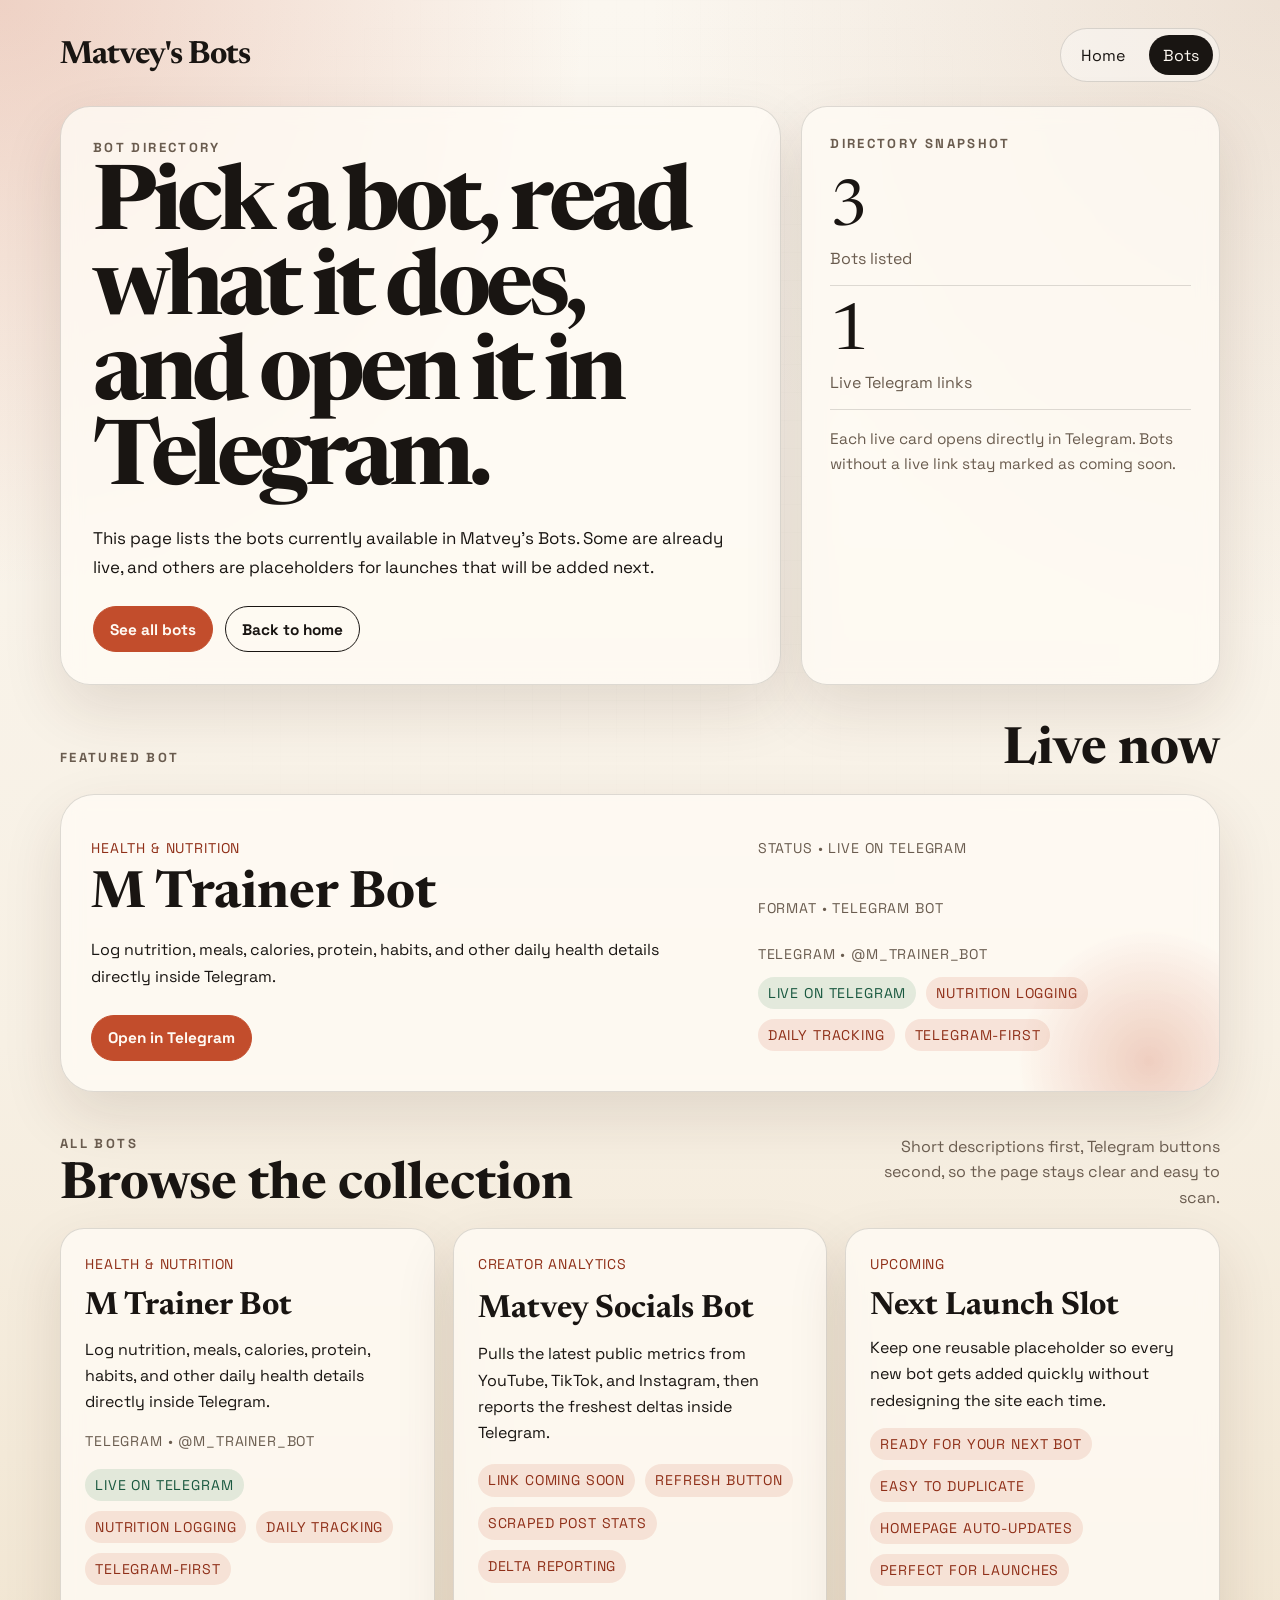
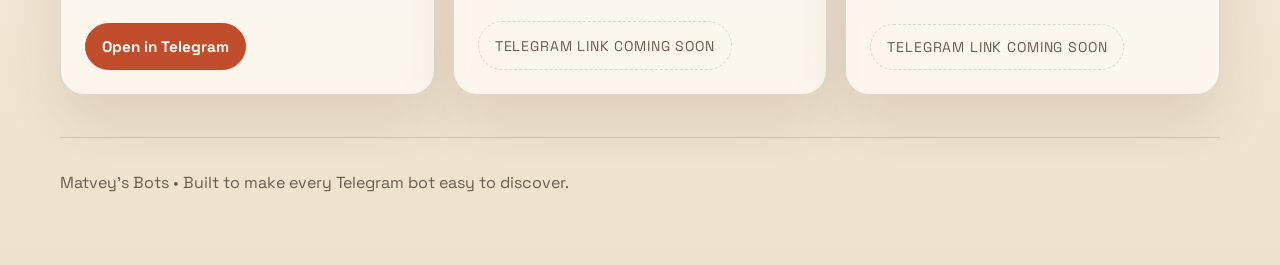
==== bots.html @ f7c728fc "Refine site structure and bot directory" ====
<!DOCTYPE html>
<html lang="en">
  <head>
    <meta charset="UTF-8" />
    <meta name="viewport" content="width=device-width, initial-scale=1.0" />
    <title>Bots • Matvey's Bots</title>
    <meta
      name="description"
      content="Browse Matvey's Telegram bots, read what each one does, and open them directly in Telegram."
    />
    <link rel="preconnect" href="https://fonts.googleapis.com" />
    <link rel="preconnect" href="https://fonts.gstatic.com" crossorigin />
    <link
      href="https://fonts.googleapis.com/css2?family=Newsreader:opsz,wght@6..72,400;6..72,600;6..72,700&family=Space+Grotesk:wght@400;500;700&display=swap"
      rel="stylesheet"
    />
    <link rel="stylesheet" href="./styles.css" />
  </head>
  <body>
    <div class="page-shell">
      <header class="site-header">
        <div class="top-bar">
          <a class="brand-mark" href="./index.html">Matvey's Bots</a>
          <nav class="main-nav" aria-label="Main navigation">
            <a class="nav-link" href="./index.html">Home</a>
            <a class="nav-link nav-link-current" href="./bots.html">Bots</a>
          </nav>
        </div>

        <section class="hero-grid">
          <article class="lead-story">
            <p class="eyebrow">Bot Directory</p>
            <h1>Pick a bot, read what it does, and open it in Telegram.</h1>
            <p class="lead-copy">
              This page lists the bots currently available in Matvey's Bots. Some are already
              live, and others are placeholders for launches that will be added next.
            </p>
            <div class="hero-actions">
              <a class="button button-primary" href="#directory">See all bots</a>
              <a class="button button-secondary" href="./index.html">Back to home</a>
            </div>
          </article>

          <aside class="briefing-panel">
            <p class="section-tag">Directory Snapshot</p>
            <div class="briefing-stat">
              <span class="briefing-value" id="bot-count">0</span>
              <span class="briefing-label">Bots listed</span>
            </div>
            <div class="briefing-stat">
              <span class="briefing-value" id="live-count">0</span>
              <span class="briefing-label">Live Telegram links</span>
            </div>
            <div class="briefing-note">
              Each live card opens directly in Telegram. Bots without a live link stay marked
              as coming soon.
            </div>
          </aside>
        </section>
      </header>

      <main>
        <section class="featured">
          <div class="featured-header">
            <p class="section-tag">Featured Bot</p>
            <h2>Live now</h2>
          </div>
          <div class="featured-card" id="featured-card"></div>
        </section>

        <section class="directory-section" id="directory">
          <div class="directory-header">
            <div>
              <p class="section-tag">All Bots</p>
              <h2>Browse the collection</h2>
            </div>
            <p class="directory-copy">
              Short descriptions first, Telegram buttons second, so the page stays clear and
              easy to scan.
            </p>
          </div>
          <div class="bot-grid" id="bot-grid"></div>
        </section>
      </main>

      <footer class="site-footer">
        <p>Matvey's Bots • Built to make every Telegram bot easy to discover.</p>
      </footer>
    </div>

    <script src="./bots.js"></script>
    <script src="./script.js"></script>
  </body>
</html>
---- styles.css ----
:root {
  --paper: #f7f0e4;
  --paper-strong: #f2e4cf;
  --ink: #191512;
  --muted: #6a5c4f;
  --accent: #c24d2c;
  --accent-dark: #8f2f18;
  --line: rgba(25, 21, 18, 0.14);
  --card: rgba(255, 251, 245, 0.78);
  --shadow: 0 24px 60px rgba(68, 36, 15, 0.12);
}

* {
  box-sizing: border-box;
}

html {
  scroll-behavior: smooth;
}

body {
  margin: 0;
  min-height: 100vh;
  color: var(--ink);
  font-family: "Space Grotesk", sans-serif;
  background:
    radial-gradient(circle at top left, rgba(194, 77, 44, 0.22), transparent 26%),
    radial-gradient(circle at top right, rgba(163, 109, 71, 0.16), transparent 28%),
    linear-gradient(180deg, #fbf7f0 0%, var(--paper) 56%, #efe2cc 100%);
}

body::before {
  position: fixed;
  inset: 0;
  pointer-events: none;
  content: "";
  opacity: 0.25;
  background-image:
    linear-gradient(rgba(25, 21, 18, 0.05) 1px, transparent 1px),
    linear-gradient(90deg, rgba(25, 21, 18, 0.05) 1px, transparent 1px);
  background-size: 28px 28px;
  mask-image: radial-gradient(circle at center, black, transparent 88%);
}

.page-shell {
  position: relative;
  width: min(1160px, calc(100% - 32px));
  margin: 0 auto;
  padding: 28px 0 56px;
}

.site-header,
.featured,
.directory-section,
.update-section,
.site-footer {
  position: relative;
  z-index: 1;
}

.site-header {
  margin-bottom: 28px;
}

.top-bar {
  display: flex;
  align-items: center;
  justify-content: space-between;
  gap: 18px;
  margin-bottom: 24px;
}

.brand-mark {
  color: var(--ink);
  font-family: "Newsreader", serif;
  font-size: clamp(1.4rem, 3vw, 2rem);
  font-weight: 700;
  letter-spacing: -0.03em;
  text-decoration: none;
}

.main-nav {
  display: inline-flex;
  gap: 10px;
  padding: 6px;
  border: 1px solid var(--line);
  border-radius: 999px;
  background: rgba(255, 255, 255, 0.4);
}

.nav-link,
.button,
.card-link,
.repo-link {
  transition:
    transform 180ms ease,
    background-color 180ms ease,
    color 180ms ease,
    border-color 180ms ease;
}

.nav-link {
  display: inline-flex;
  align-items: center;
  justify-content: center;
  min-height: 40px;
  padding: 0 14px;
  color: var(--ink);
  text-decoration: none;
  border-radius: 999px;
}

.nav-link-current {
  color: #fffaf3;
  background: var(--ink);
}

.eyebrow,
.section-tag,
.directory-copy,
.briefing-label,
.briefing-note,
.site-footer p,
.meta-row,
.telegram-handle {
  color: var(--muted);
}

.eyebrow,
.section-tag {
  margin: 0 0 10px;
  font-size: 0.82rem;
  font-weight: 700;
  letter-spacing: 0.18em;
  text-transform: uppercase;
}

.lead-story h1,
.lead-story h2,
.featured-card h3,
.bot-card h3,
.directory-header h2,
.featured-header h2,
.update-section h2,
.step-card h3 {
  margin: 0;
  font-family: "Newsreader", serif;
  line-height: 0.95;
}

.lead-story h1 {
  max-width: 11ch;
  font-size: clamp(2.9rem, 7vw, 5.6rem);
  letter-spacing: -0.05em;
}

.header-link:hover,
.nav-link:hover,
.button:hover,
.card-link:hover,
.repo-link:hover {
  transform: translateY(-2px);
}

.ticker {
  overflow: hidden;
  margin-top: 18px;
  border-top: 1px solid var(--line);
  border-bottom: 1px solid var(--line);
  background: rgba(255, 255, 255, 0.36);
}

.ticker-track {
  display: flex;
  gap: 36px;
  width: max-content;
  padding: 12px 0;
  white-space: nowrap;
  animation: ticker-scroll 22s linear infinite;
}

.ticker-track span {
  position: relative;
  padding-left: 22px;
  font-size: 0.95rem;
}

.ticker-track span::before {
  position: absolute;
  left: 0;
  top: 50%;
  width: 10px;
  height: 10px;
  content: "";
  border-radius: 999px;
  background: var(--accent);
  transform: translateY(-50%);
}

.hero-grid {
  display: grid;
  grid-template-columns: minmax(0, 1.55fr) minmax(280px, 0.9fr);
  gap: 20px;
}

.lead-story,
.briefing-panel,
.featured-card,
.bot-card,
.step-card {
  border: 1px solid var(--line);
  background: var(--card);
  backdrop-filter: blur(10px);
  box-shadow: var(--shadow);
}

.lead-story {
  padding: 32px;
  border-radius: 30px;
}

.lead-copy {
  max-width: 58ch;
  margin: 18px 0 0;
  font-size: 1.06rem;
  line-height: 1.7;
}

.hero-actions,
.card-actions,
.section-actions {
  display: flex;
  flex-wrap: wrap;
  gap: 12px;
  margin-top: 24px;
}

.button,
.card-link,
.repo-link {
  display: inline-flex;
  align-items: center;
  justify-content: center;
  min-height: 46px;
  padding: 0 16px;
  border-radius: 999px;
  font-size: 0.96rem;
  font-weight: 700;
  text-decoration: none;
}

.button-primary,
.card-link {
  color: #fffaf3;
  background: var(--accent);
  border: 1px solid var(--accent);
}

.button-primary:hover,
.card-link:hover {
  background: var(--accent-dark);
  border-color: var(--accent-dark);
}

.button-secondary,
.repo-link {
  color: var(--ink);
  background: transparent;
  border: 1px solid var(--ink);
}

.briefing-panel {
  display: grid;
  gap: 16px;
  align-content: start;
  padding: 28px;
  border-radius: 26px;
}

.briefing-stat {
  display: grid;
  gap: 6px;
  padding-bottom: 16px;
  border-bottom: 1px solid var(--line);
}

.briefing-value {
  font-family: "Newsreader", serif;
  font-size: clamp(2.4rem, 5vw, 4rem);
}

.briefing-note {
  font-size: 0.96rem;
  line-height: 1.65;
}

.featured,
.directory-section,
.update-section {
  margin-top: 42px;
}

.featured-header,
.directory-header {
  display: flex;
  align-items: end;
  justify-content: space-between;
  gap: 16px;
  margin-bottom: 18px;
}

.featured-header h2,
.directory-header h2,
.update-section h2 {
  font-size: clamp(2rem, 4vw, 3.2rem);
}

.directory-copy {
  max-width: 34ch;
  margin: 0;
  text-align: right;
  line-height: 1.6;
}

.featured-card {
  position: relative;
  overflow: hidden;
  display: grid;
  grid-template-columns: minmax(0, 1.2fr) minmax(240px, 0.8fr);
  gap: 20px;
  padding: 30px;
  border-radius: 34px;
}

.featured-card::after {
  position: absolute;
  right: -60px;
  bottom: -100px;
  width: 260px;
  height: 260px;
  content: "";
  border-radius: 50%;
  background: radial-gradient(circle, rgba(194, 77, 44, 0.25), transparent 72%);
}

.featured-card h3 {
  max-width: 11ch;
  font-size: clamp(2rem, 4vw, 3.6rem);
}

.kicker,
.meta-row,
.detail-pill,
.empty-state,
.telegram-handle {
  font-size: 0.88rem;
  letter-spacing: 0.06em;
  text-transform: uppercase;
}

.kicker,
.detail-pill {
  color: var(--accent-dark);
}

.summary {
  margin: 16px 0 0;
  max-width: 58ch;
  line-height: 1.72;
}

.featured-side {
  display: grid;
  align-content: start;
  gap: 14px;
}

.detail-pills {
  display: flex;
  flex-wrap: wrap;
  gap: 10px;
}

.detail-pill {
  display: inline-flex;
  align-items: center;
  min-height: 32px;
  padding: 0 10px;
  border-radius: 999px;
  background: rgba(194, 77, 44, 0.12);
}

.telegram-handle {
  margin: 0;
}

.bot-grid,
.steps-grid {
  display: grid;
  grid-template-columns: repeat(3, minmax(0, 1fr));
  gap: 18px;
}

.bot-card,
.step-card {
  padding: 24px;
  border-radius: 24px;
}

.bot-card {
  display: grid;
  gap: 14px;
}

.bot-card h3 {
  font-size: 2rem;
}

.bot-card p {
  margin: 0;
  line-height: 1.65;
}

.step-number {
  display: inline-flex;
  align-items: center;
  justify-content: center;
  width: 54px;
  height: 54px;
  border-radius: 16px;
  font-family: "Newsreader", serif;
  font-size: 1.8rem;
  color: var(--accent-dark);
  background: rgba(194, 77, 44, 0.12);
}

.step-card h3 {
  margin-top: 18px;
  font-size: 1.8rem;
}

.step-card p {
  margin-bottom: 0;
  line-height: 1.65;
}

.status-ready {
  color: #19583f;
  background: rgba(68, 139, 96, 0.14);
}

.status-soon {
  color: #8f2f18;
  background: rgba(194, 77, 44, 0.12);
}

.empty-state {
  display: inline-flex;
  align-items: center;
  justify-content: center;
  min-height: 46px;
  padding: 0 16px;
  color: var(--muted);
  border: 1px dashed var(--line);
  border-radius: 999px;
}

.site-footer {
  margin-top: 42px;
  padding-top: 18px;
  border-top: 1px solid var(--line);
}

@keyframes ticker-scroll {
  from {
    transform: translateX(0);
  }
  to {
    transform: translateX(-50%);
  }
}

@media (max-width: 980px) {
  .hero-grid,
  .featured-card,
  .bot-grid,
  .steps-grid {
    grid-template-columns: 1fr;
  }

  .featured-header,
  .directory-header,
  .top-bar {
    align-items: start;
    flex-direction: column;
  }

  .directory-copy {
    text-align: left;
  }

  .featured-card h3,
  .lead-story h1,
  .lead-story h2 {
    max-width: none;
  }
}

@media (max-width: 640px) {
  .page-shell {
    width: min(100% - 20px, 1160px);
    padding-top: 20px;
  }

  .lead-story,
  .briefing-panel,
  .featured-card,
  .bot-card,
  .step-card {
    padding: 22px;
  }

  .main-nav,
  .hero-actions,
  .card-actions,
  .section-actions {
    width: 100%;
  }

  .hero-actions,
  .card-actions,
  .section-actions,
  .main-nav {
    flex-direction: column;
  }

  .nav-link,
  .button,
  .card-link,
  .repo-link,
  .empty-state {
    width: 100%;
  }
}
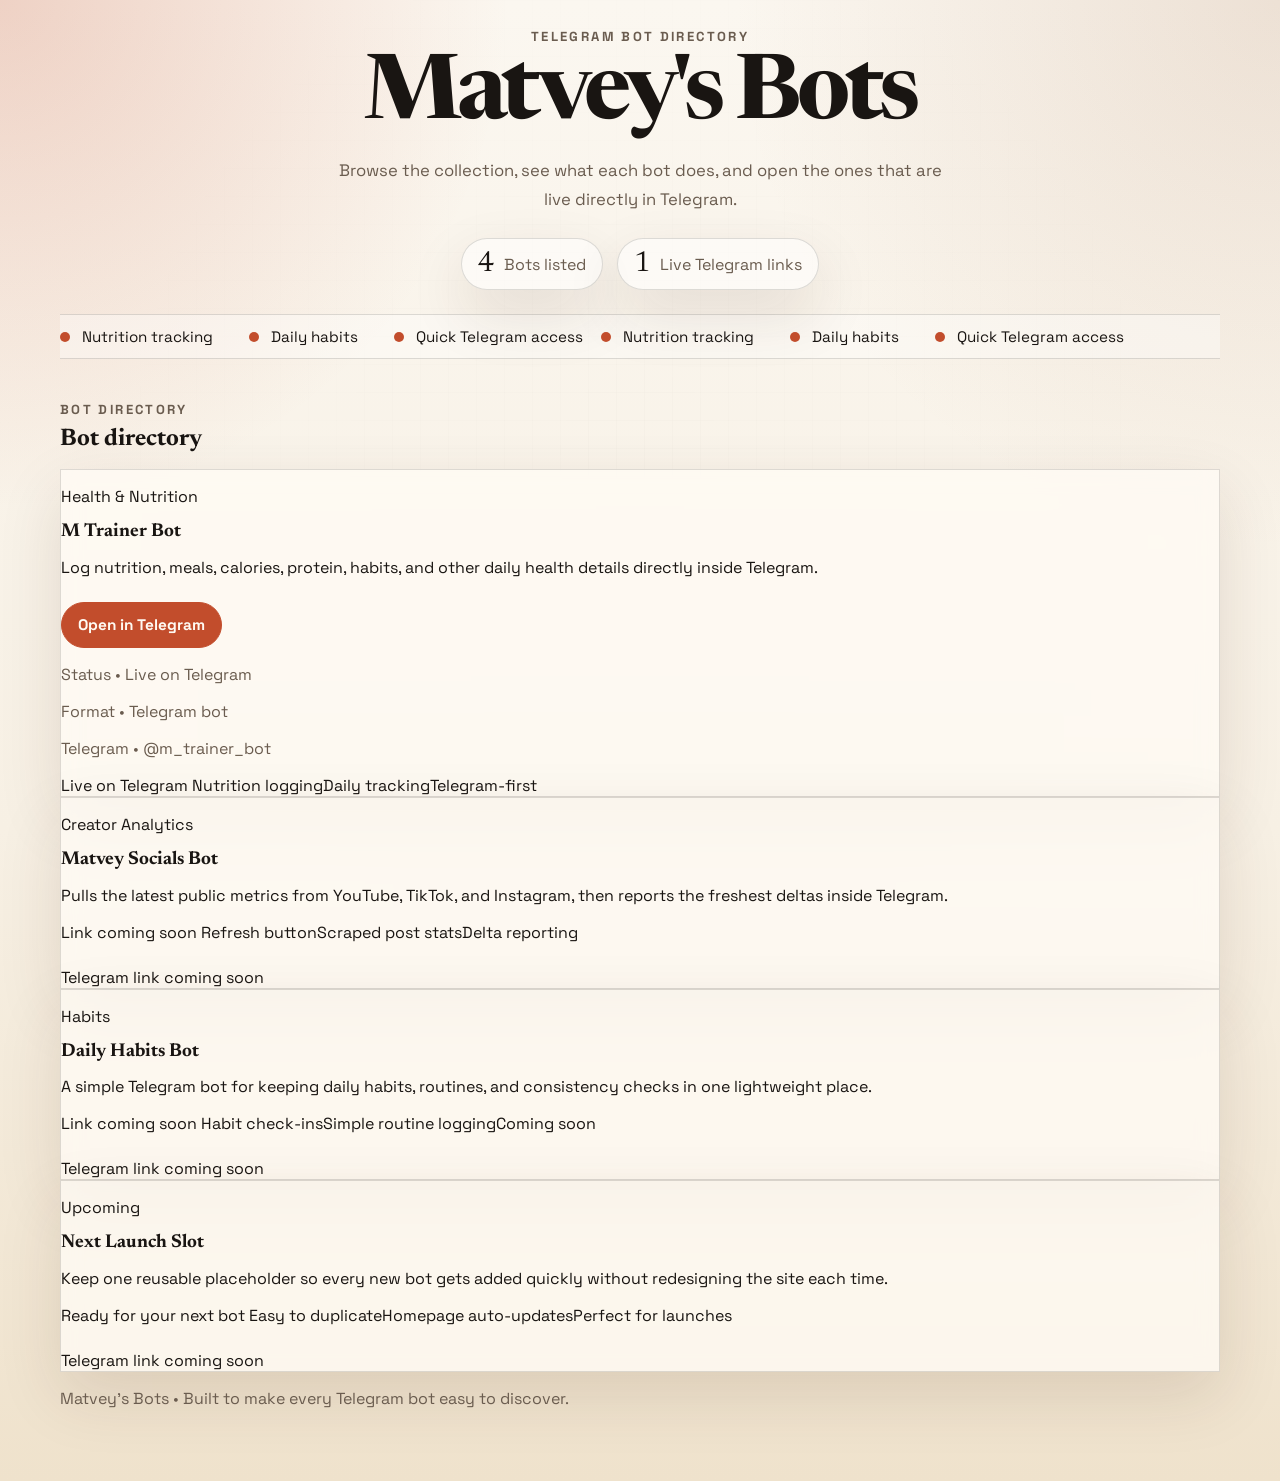
==== commit e02112c2: "Simplify homepage layout" ====
--- a/bots.html
+++ b/bots.html
@@ -19,66 +19,50 @@
   <body>
     <div class="page-shell">
       <header class="site-header">
-        <div class="top-bar">
-          <a class="brand-mark" href="./index.html">Matvey's Bots</a>
-          <nav class="main-nav" aria-label="Main navigation">
-            <a class="nav-link" href="./index.html">Home</a>
-            <a class="nav-link nav-link-current" href="./bots.html">Bots</a>
-          </nav>
+        <div class="brand-lockup">
+          <p class="eyebrow">Telegram Bot Directory</p>
+          <h1 class="site-title">Matvey's Bots</h1>
+          <p class="site-copy">
+            Browse the collection, see what each bot does, and open the ones that are live
+            directly in Telegram.
+          </p>
+          <div class="stat-row" aria-label="Site stats">
+            <div class="stat-pill">
+              <span class="stat-value" id="bot-count">0</span>
+              <span class="stat-label">Bots listed</span>
+            </div>
+            <div class="stat-pill">
+              <span class="stat-value" id="live-count">0</span>
+              <span class="stat-label">Live Telegram links</span>
+            </div>
+          </div>
         </div>
 
-        <section class="hero-grid">
-          <article class="lead-story">
-            <p class="eyebrow">Bot Directory</p>
-            <h1>Pick a bot, read what it does, and open it in Telegram.</h1>
-            <p class="lead-copy">
-              This page lists the bots currently available in Matvey's Bots. Some are already
-              live, and others are placeholders for launches that will be added next.
-            </p>
-            <div class="hero-actions">
-              <a class="button button-primary" href="#directory">See all bots</a>
-              <a class="button button-secondary" href="./index.html">Back to home</a>
+        <div class="ticker" aria-label="What you can find here">
+          <div class="ticker-track">
+            <div class="ticker-group">
+              <span>Nutrition tracking</span>
+              <span>Daily habits</span>
+              <span>Quick Telegram access</span>
             </div>
-          </article>
-
-          <aside class="briefing-panel">
-            <p class="section-tag">Directory Snapshot</p>
-            <div class="briefing-stat">
-              <span class="briefing-value" id="bot-count">0</span>
-              <span class="briefing-label">Bots listed</span>
+            <div class="ticker-group" aria-hidden="true">
+              <span>Nutrition tracking</span>
+              <span>Daily habits</span>
+              <span>Quick Telegram access</span>
             </div>
-            <div class="briefing-stat">
-              <span class="briefing-value" id="live-count">0</span>
-              <span class="briefing-label">Live Telegram links</span>
-            </div>
-            <div class="briefing-note">
-              Each live card opens directly in Telegram. Bots without a live link stay marked
-              as coming soon.
-            </div>
-          </aside>
-        </section>
+          </div>
+        </div>
       </header>
 
       <main>
-        <section class="featured">
-          <div class="featured-header">
-            <p class="section-tag">Featured Bot</p>
-            <h2>Live now</h2>
+        <section class="directory-section" id="directory">
+          <div class="directory-header directory-header-centered">
+            <div>
+              <p class="section-tag">Bot directory</p>
+              <h2>Bot directory</h2>
+            </div>
           </div>
           <div class="featured-card" id="featured-card"></div>
-        </section>
-
-        <section class="directory-section" id="directory">
-          <div class="directory-header">
-            <div>
-              <p class="section-tag">All Bots</p>
-              <h2>Browse the collection</h2>
-            </div>
-            <p class="directory-copy">
-              Short descriptions first, Telegram buttons second, so the page stays clear and
-              easy to scan.
-            </p>
-          </div>
           <div class="bot-grid" id="bot-grid"></div>
         </section>
       </main>
--- a/styles.css
+++ b/styles.css
@@ -50,9 +50,7 @@
 }
 
 .site-header,
-.featured,
 .directory-section,
-.update-section,
 .site-footer {
   position: relative;
   z-index: 1;
@@ -62,33 +60,6 @@
   margin-bottom: 28px;
 }
 
-.top-bar {
-  display: flex;
-  align-items: center;
-  justify-content: space-between;
-  gap: 18px;
-  margin-bottom: 24px;
-}
-
-.brand-mark {
-  color: var(--ink);
-  font-family: "Newsreader", serif;
-  font-size: clamp(1.4rem, 3vw, 2rem);
-  font-weight: 700;
-  letter-spacing: -0.03em;
-  text-decoration: none;
-}
-
-.main-nav {
-  display: inline-flex;
-  gap: 10px;
-  padding: 6px;
-  border: 1px solid var(--line);
-  border-radius: 999px;
-  background: rgba(255, 255, 255, 0.4);
-}
-
-.nav-link,
 .button,
 .card-link,
 .repo-link {
@@ -99,22 +70,6 @@
     border-color 180ms ease;
 }
 
-.nav-link {
-  display: inline-flex;
-  align-items: center;
-  justify-content: center;
-  min-height: 40px;
-  padding: 0 14px;
-  color: var(--ink);
-  text-decoration: none;
-  border-radius: 999px;
-}
-
-.nav-link-current {
-  color: #fffaf3;
-  background: var(--ink);
-}
-
 .eyebrow,
 .section-tag,
 .directory-copy,
@@ -122,7 +77,9 @@
 .briefing-note,
 .site-footer p,
 .meta-row,
-.telegram-handle {
+.telegram-handle,
+.site-copy,
+.stat-label {
   color: var(--muted);
 }
 
@@ -135,27 +92,60 @@
   text-transform: uppercase;
 }
 
-.lead-story h1,
-.lead-story h2,
+.site-title,
 .featured-card h3,
 .bot-card h3,
 .directory-header h2,
-.featured-header h2,
-.update-section h2,
 .step-card h3 {
   margin: 0;
   font-family: "Newsreader", serif;
   line-height: 0.95;
 }
 
-.lead-story h1 {
-  max-width: 11ch;
+.brand-lockup {
+  display: grid;
+  justify-items: center;
+  margin: 0 auto 24px;
+  text-align: center;
+}
+
+.site-title {
   font-size: clamp(2.9rem, 7vw, 5.6rem);
   letter-spacing: -0.05em;
 }
 
+.site-copy {
+  max-width: 38rem;
+  margin: 16px 0 0;
+  font-size: 1.04rem;
+  line-height: 1.75;
+}
+
+.stat-row {
+  display: flex;
+  flex-wrap: wrap;
+  justify-content: center;
+  gap: 14px;
+  margin-top: 24px;
+}
+
+.stat-pill {
+  display: inline-flex;
+  align-items: center;
+  gap: 10px;
+  min-height: 52px;
+  padding: 0 16px;
+  border: 1px solid var(--line);
+  border-radius: 999px;
+  background: rgba(255, 255, 255, 0.52);
+}
+
+.stat-value {
+  font-family: "Newsreader", serif;
+  font-size: 1.8rem;
+}
+
 .header-link:hover,
-.nav-link:hover,
 .button:hover,
 .card-link:hover,
 .repo-link:hover {
@@ -172,11 +162,16 @@
 
 .ticker-track {
   display: flex;
-  gap: 36px;
   width: max-content;
-  padding: 12px 0;
   white-space: nowrap;
   animation: ticker-scroll 22s linear infinite;
+}
+
+.ticker-group {
+  display: flex;
+  flex-shrink: 0;
+  gap: 36px;
+  padding: 12px 18px 12px 0;
 }
 
 .ticker-track span {
@@ -197,33 +192,19 @@
   transform: translateY(-50%);
 }
 
-.hero-grid {
-  display: grid;
-  grid-template-columns: minmax(0, 1.55fr) minmax(280px, 0.9fr);
-  gap: 20px;
-}
-
-.lead-story,
-.briefing-panel,
+.featured-card,
+.bot-card,
+.step-card,
+.stat-pill {
+  box-shadow: var(--shadow);
+}
+
 .featured-card,
 .bot-card,
 .step-card {
   border: 1px solid var(--line);
   background: var(--card);
   backdrop-filter: blur(10px);
-  box-shadow: var(--shadow);
-}
-
-.lead-story {
-  padding: 32px;
-  border-radius: 30px;
-}
-
-.lead-copy {
-  max-width: 58ch;
-  margin: 18px 0 0;
-  font-size: 1.06rem;
-  line-height: 1.7;
 }
 
 .hero-actions,
@@ -269,49 +250,17 @@
   border: 1px solid var(--ink);
 }
 
-.briefing-panel {
-  display: grid;
-  gap: 16px;
-  align-content: start;
-  padding: 28px;
-  border-radius: 26px;
-}
-
-.briefing-stat {
-  display: grid;
-  gap: 6px;
-  padding-bottom: 16px;
-  border-bottom: 1px solid var(--line);
-}
-
-.briefing-value {
-  font-family: "Newsreader", serif;
-  font-size: clamp(2.4rem, 5vw, 4rem);
-}
-
-.briefing-note {
-  font-size: 0.96rem;
-  line-height: 1.65;
-}
-
-.featured,
-.directory-section,
-.update-section {
+.directory-section {
   margin-top: 42px;
 }
 
-.featured-header,
 .directory-header {
   display: flex;
   align-items: end;
   justify-content: space-between;
   gap: 16px;
   margin-bottom: 18px;
-}
-
-.featured-header h2,
-.directory-header h2,
-.update-section h2 {
+.directory-header h2 {
   font-size: clamp(2rem, 4vw, 3.2rem);
 }
 
@@ -320,6 +269,12 @@
   margin: 0;
   text-align: right;
   line-height: 1.6;
+}
+
+.directory-header-centered {
+  justify-content: center;
+  margin-bottom: 22px;
+  text-align: center;
 }
 
 .featured-card {
@@ -330,6 +285,7 @@
   gap: 20px;
   padding: 30px;
   border-radius: 34px;
+  margin-bottom: 18px;
 }
 
 .featured-card::after {
@@ -481,16 +437,13 @@
 }
 
 @media (max-width: 980px) {
-  .hero-grid,
   .featured-card,
   .bot-grid,
   .steps-grid {
     grid-template-columns: 1fr;
   }
 
-  .featured-header,
-  .directory-header,
-  .top-bar {
+  .directory-header {
     align-items: start;
     flex-direction: column;
   }
@@ -500,8 +453,7 @@
   }
 
   .featured-card h3,
-  .lead-story h1,
-  .lead-story h2 {
+  .site-title {
     max-width: none;
   }
 }
@@ -512,33 +464,23 @@
     padding-top: 20px;
   }
 
-  .lead-story,
-  .briefing-panel,
   .featured-card,
   .bot-card,
   .step-card {
     padding: 22px;
   }
 
-  .main-nav,
-  .hero-actions,
-  .card-actions,
-  .section-actions {
-    width: 100%;
-  }
-
-  .hero-actions,
   .card-actions,
   .section-actions,
-  .main-nav {
+  .stat-row {
     flex-direction: column;
   }
 
-  .nav-link,
   .button,
   .card-link,
   .repo-link,
-  .empty-state {
+  .empty-state,
+  .stat-pill {
     width: 100%;
   }
 }
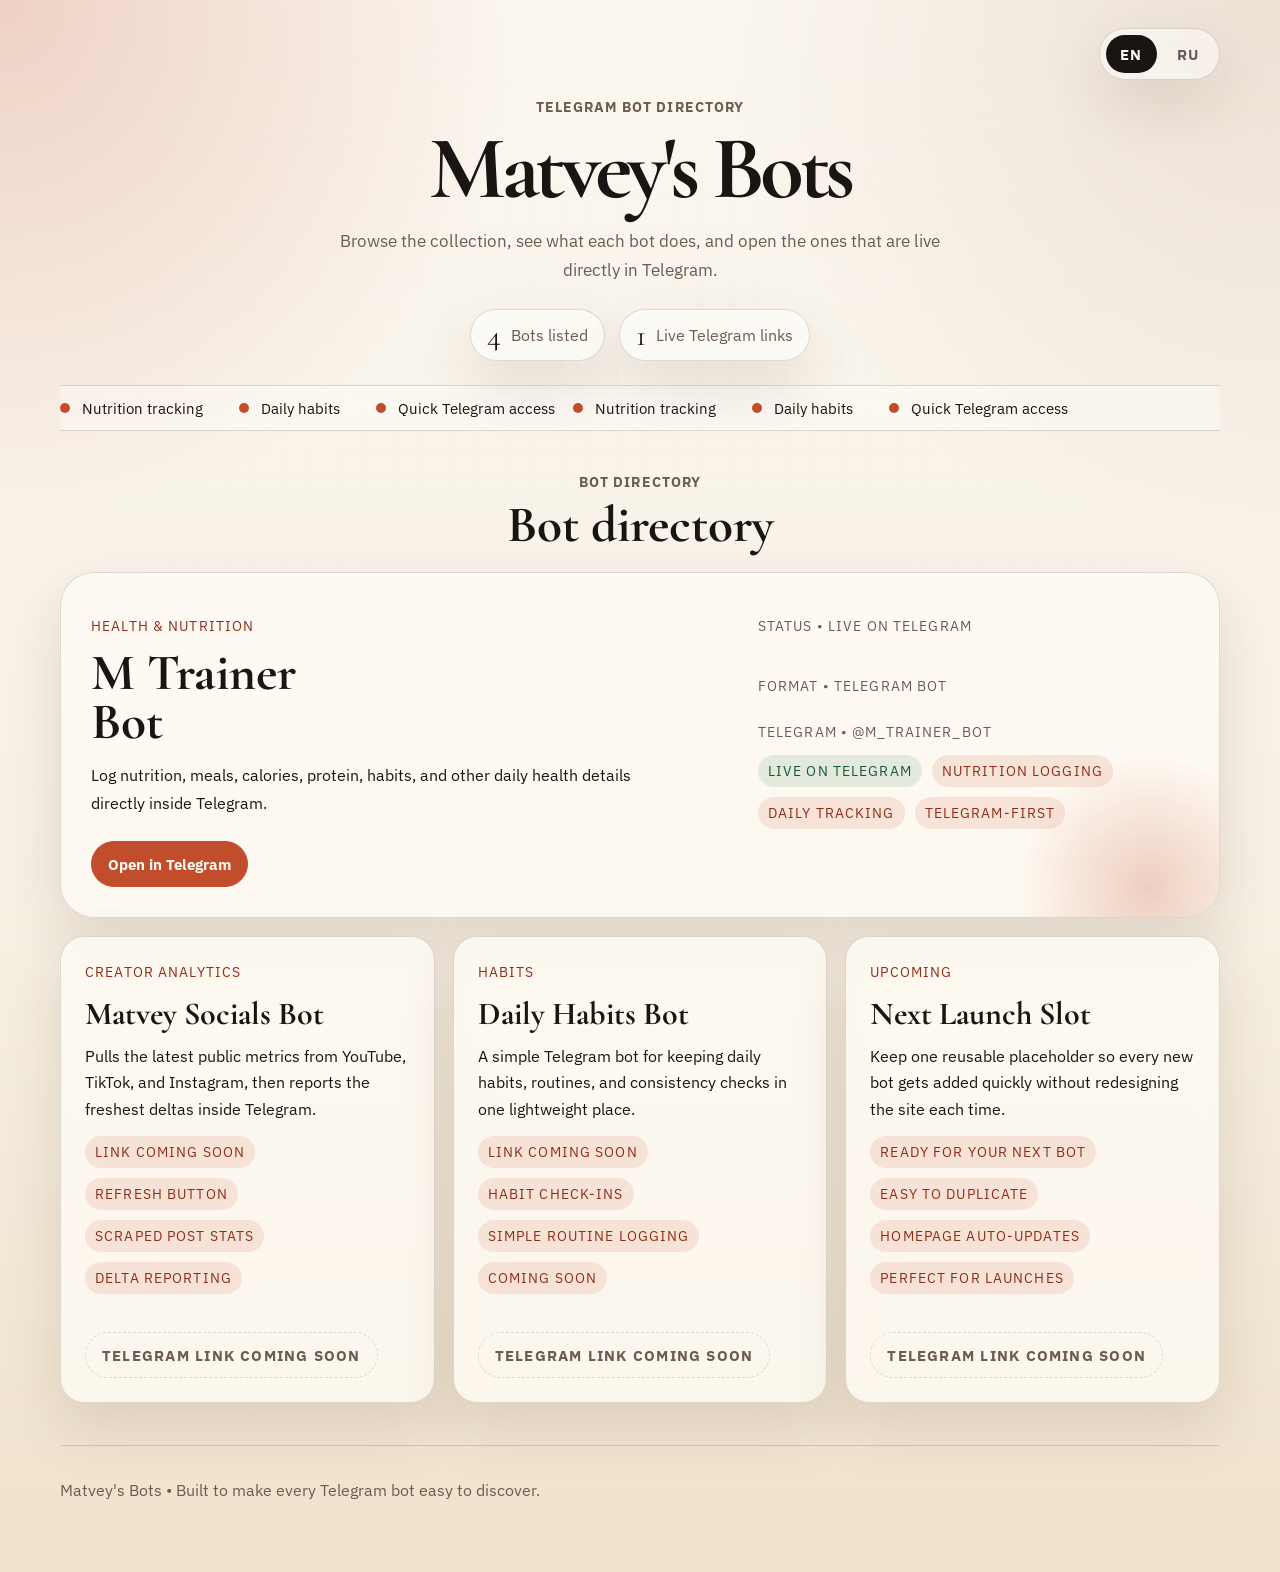
==== commit ebef18f6: "Add English and Russian language toggle" ====
--- a/bots.html
+++ b/bots.html
@@ -11,46 +11,43 @@
     <link rel="preconnect" href="https://fonts.googleapis.com" />
     <link rel="preconnect" href="https://fonts.gstatic.com" crossorigin />
     <link
-      href="https://fonts.googleapis.com/css2?family=Newsreader:opsz,wght@6..72,400;6..72,600;6..72,700&family=Space+Grotesk:wght@400;500;700&display=swap"
+      href="https://fonts.googleapis.com/css2?family=Cormorant+Garamond:wght@500;600;700&family=IBM+Plex+Sans:wght@400;500;700&display=swap"
       rel="stylesheet"
     />
+    <link rel="icon" type="image/svg+xml" href="./favicon.svg" />
     <link rel="stylesheet" href="./styles.css" />
   </head>
-  <body>
+  <body data-page="bots">
     <div class="page-shell">
       <header class="site-header">
+        <div class="top-controls">
+          <div class="lang-toggle" id="lang-toggle" role="group" aria-label="Language toggle">
+            <button type="button" class="lang-button" data-lang="en" aria-pressed="true">EN</button>
+            <button type="button" class="lang-button" data-lang="ru" aria-pressed="false">RU</button>
+          </div>
+        </div>
+
         <div class="brand-lockup">
-          <p class="eyebrow">Telegram Bot Directory</p>
-          <h1 class="site-title">Matvey's Bots</h1>
-          <p class="site-copy">
+          <p class="eyebrow" id="eyebrow-text">Telegram Bot Directory</p>
+          <h1 class="site-title" id="site-title">Matvey's Bots</h1>
+          <p class="site-copy" id="site-copy">
             Browse the collection, see what each bot does, and open the ones that are live
             directly in Telegram.
           </p>
-          <div class="stat-row" aria-label="Site stats">
+          <div class="stat-row" id="stat-row" aria-label="Site stats">
             <div class="stat-pill">
               <span class="stat-value" id="bot-count">0</span>
-              <span class="stat-label">Bots listed</span>
+              <span class="stat-label" id="bot-count-label">Bots listed</span>
             </div>
             <div class="stat-pill">
               <span class="stat-value" id="live-count">0</span>
-              <span class="stat-label">Live Telegram links</span>
+              <span class="stat-label" id="live-count-label">Live Telegram links</span>
             </div>
           </div>
         </div>
 
-        <div class="ticker" aria-label="What you can find here">
-          <div class="ticker-track">
-            <div class="ticker-group">
-              <span>Nutrition tracking</span>
-              <span>Daily habits</span>
-              <span>Quick Telegram access</span>
-            </div>
-            <div class="ticker-group" aria-hidden="true">
-              <span>Nutrition tracking</span>
-              <span>Daily habits</span>
-              <span>Quick Telegram access</span>
-            </div>
-          </div>
+        <div class="ticker" id="ticker" aria-label="What you can find here">
+          <div class="ticker-track" id="ticker-track"></div>
         </div>
       </header>
 
@@ -58,8 +55,8 @@
         <section class="directory-section" id="directory">
           <div class="directory-header directory-header-centered">
             <div>
-              <p class="section-tag">Bot directory</p>
-              <h2>Bot directory</h2>
+              <p class="section-tag" id="directory-eyebrow">Bot directory</p>
+              <h2 id="directory-title">Bot directory</h2>
             </div>
           </div>
           <div class="featured-card" id="featured-card"></div>
@@ -68,7 +65,7 @@
       </main>
 
       <footer class="site-footer">
-        <p>Matvey's Bots • Built to make every Telegram bot easy to discover.</p>
+        <p id="footer-copy">Matvey's Bots • Built to make every Telegram bot easy to discover.</p>
       </footer>
     </div>
 
--- a/styles.css
+++ b/styles.css
@@ -22,7 +22,7 @@
   margin: 0;
   min-height: 100vh;
   color: var(--ink);
-  font-family: "Space Grotesk", sans-serif;
+  font-family: "IBM Plex Sans", sans-serif;
   background:
     radial-gradient(circle at top left, rgba(194, 77, 44, 0.22), transparent 26%),
     radial-gradient(circle at top right, rgba(163, 109, 71, 0.16), transparent 28%),
@@ -60,7 +60,23 @@
   margin-bottom: 28px;
 }
 
-.button,
+.top-controls {
+  display: flex;
+  justify-content: flex-end;
+  margin-bottom: 18px;
+}
+
+.lang-toggle {
+  display: inline-flex;
+  gap: 6px;
+  padding: 6px;
+  border: 1px solid var(--line);
+  border-radius: 999px;
+  background: rgba(255, 255, 255, 0.45);
+  box-shadow: var(--shadow);
+}
+
+.lang-button,
 .card-link,
 .repo-link {
   transition:
@@ -70,35 +86,60 @@
     border-color 180ms ease;
 }
 
+.lang-button {
+  min-height: 38px;
+  padding: 0 14px;
+  border: 0;
+  border-radius: 999px;
+  background: transparent;
+  color: var(--muted);
+  font: inherit;
+  font-size: 0.92rem;
+  font-weight: 700;
+  letter-spacing: 0.08em;
+  text-transform: uppercase;
+  cursor: pointer;
+}
+
+.lang-button.is-active {
+  color: #fffaf3;
+  background: var(--ink);
+}
+
 .eyebrow,
 .section-tag,
-.directory-copy,
-.briefing-label,
-.briefing-note,
+.site-copy,
+.stat-label,
 .site-footer p,
 .meta-row,
-.telegram-handle,
-.site-copy,
-.stat-label {
+.telegram-handle {
   color: var(--muted);
+}
+
+.eyebrow,
+.section-tag,
+.kicker,
+.meta-row,
+.detail-pill,
+.empty-state,
+.telegram-handle {
+  font-size: 0.88rem;
+  letter-spacing: 0.08em;
+  text-transform: uppercase;
 }
 
 .eyebrow,
 .section-tag {
   margin: 0 0 10px;
-  font-size: 0.82rem;
   font-weight: 700;
-  letter-spacing: 0.18em;
-  text-transform: uppercase;
 }
 
 .site-title,
 .featured-card h3,
 .bot-card h3,
-.directory-header h2,
-.step-card h3 {
+.directory-header h2 {
   margin: 0;
-  font-family: "Newsreader", serif;
+  font-family: "Cormorant Garamond", serif;
   line-height: 0.95;
 }
 
@@ -110,12 +151,12 @@
 }
 
 .site-title {
-  font-size: clamp(2.9rem, 7vw, 5.6rem);
+  font-size: clamp(3.2rem, 7vw, 5.8rem);
   letter-spacing: -0.05em;
 }
 
 .site-copy {
-  max-width: 38rem;
+  max-width: 39rem;
   margin: 16px 0 0;
   font-size: 1.04rem;
   line-height: 1.75;
@@ -138,18 +179,12 @@
   border: 1px solid var(--line);
   border-radius: 999px;
   background: rgba(255, 255, 255, 0.52);
+  box-shadow: var(--shadow);
 }
 
 .stat-value {
-  font-family: "Newsreader", serif;
-  font-size: 1.8rem;
-}
-
-.header-link:hover,
-.button:hover,
-.card-link:hover,
-.repo-link:hover {
-  transform: translateY(-2px);
+  font-family: "Cormorant Garamond", serif;
+  font-size: 1.9rem;
 }
 
 .ticker {
@@ -192,89 +227,27 @@
   transform: translateY(-50%);
 }
 
+.directory-section {
+  margin-top: 42px;
+}
+
+.directory-header {
+  display: flex;
+  justify-content: center;
+  margin-bottom: 22px;
+  text-align: center;
+}
+
+.directory-header h2 {
+  font-size: clamp(2.2rem, 4vw, 3.3rem);
+}
+
 .featured-card,
-.bot-card,
-.step-card,
-.stat-pill {
-  box-shadow: var(--shadow);
-}
-
-.featured-card,
-.bot-card,
-.step-card {
+.bot-card {
   border: 1px solid var(--line);
   background: var(--card);
   backdrop-filter: blur(10px);
-}
-
-.hero-actions,
-.card-actions,
-.section-actions {
-  display: flex;
-  flex-wrap: wrap;
-  gap: 12px;
-  margin-top: 24px;
-}
-
-.button,
-.card-link,
-.repo-link {
-  display: inline-flex;
-  align-items: center;
-  justify-content: center;
-  min-height: 46px;
-  padding: 0 16px;
-  border-radius: 999px;
-  font-size: 0.96rem;
-  font-weight: 700;
-  text-decoration: none;
-}
-
-.button-primary,
-.card-link {
-  color: #fffaf3;
-  background: var(--accent);
-  border: 1px solid var(--accent);
-}
-
-.button-primary:hover,
-.card-link:hover {
-  background: var(--accent-dark);
-  border-color: var(--accent-dark);
-}
-
-.button-secondary,
-.repo-link {
-  color: var(--ink);
-  background: transparent;
-  border: 1px solid var(--ink);
-}
-
-.directory-section {
-  margin-top: 42px;
-}
-
-.directory-header {
-  display: flex;
-  align-items: end;
-  justify-content: space-between;
-  gap: 16px;
-  margin-bottom: 18px;
-.directory-header h2 {
-  font-size: clamp(2rem, 4vw, 3.2rem);
-}
-
-.directory-copy {
-  max-width: 34ch;
-  margin: 0;
-  text-align: right;
-  line-height: 1.6;
-}
-
-.directory-header-centered {
-  justify-content: center;
-  margin-bottom: 22px;
-  text-align: center;
+  box-shadow: var(--shadow);
 }
 
 .featured-card {
@@ -301,22 +274,178 @@
 
 .featured-card h3 {
   max-width: 11ch;
-  font-size: clamp(2rem, 4vw, 3.6rem);
-}
-
-.kicker,
-.meta-row,
-.detail-pill,
-.empty-state,
-.telegram-handle {
-  font-size: 0.88rem;
-  letter-spacing: 0.06em;
-  text-transform: uppercase;
+  font-size: clamp(2.3rem, 4vw, 3.8rem);
+}
+
+.summary {
+  margin: 16px 0 0;
+  max-width: 58ch;
+  line-height: 1.72;
+}
+
+.featured-side {
+  display: grid;
+  align-content: start;
+  gap: 14px;
 }
 
 .kicker,
 .detail-pill {
   color: var(--accent-dark);
+}
+
+.detail-pills {
+  display: flex;
+  flex-wrap: wrap;
+  gap: 10px;
+}
+
+.detail-pill {
+  display: inline-flex;
+  align-items: center;
+  min-height: 32px;
+  padding: 0 10px;
+  border-radius: 999px;
+  background: rgba(194, 77, 44, 0.12);
+}
+
+.status-ready {
+  color: #19583f;
+  background: rgba(68, 139, 96, 0.14);
+}
+
+.status-soon {
+  color: #8f2f18;
+  background: rgba(194, 77, 44, 0.12);
+}
+
+.bot-grid {
+  display: grid;
+  grid-template-columns: repeat(3, minmax(0, 1fr));
+  gap: 18px;
+}
+
+.bot-card {
+  display: grid;
+  gap: 14px;
+  padding: 24px;
+  border-radius: 24px;
+}
+
+.bot-card h3 {
+  font-size: 2rem;
+}
+
+.bot-card p {
+  margin: 0;
+  line-height: 1.65;
+}
+
+.card-actions {
+  display: flex;
+  flex-wrap: wrap;
+  gap: 12px;
+  margin-top: 24px;
+}
+
+.card-link,
+.repo-link,
+.empty-state {
+  display: inline-flex;
+  align-items: center;
+  justify-content: center;
+  min-height: 46px;
+  padding: 0 16px;
+  border-radius: 999px;
+  font-size: 0.96rem;
+  font-weight: 700;
+  text-decoration: none;
+}
+
+.card-link {
+  color: #fffaf3;
+  background: var(--accent);
+  border: 1px solid var(--accent);
+}
+
+.repo-link {
+  color: var(--ink);
+  background: transparent;
+  border: 1px solid var(--ink);
+}
+
+.empty-state {
+  color: var(--muted);
+  border: 1px dashed var(--line);
+}
+
+.lang-button:hover,
+.card-link:hover,
+.repo-link:hover {
+  transform: translateY(-2px);
+}
+
+.card-link:hover {
+  background: var(--accent-dark);
+  border-color: var(--accent-dark);
+}
+
+.site-footer {
+  margin-top: 42px;
+  padding-top: 18px;
+  border-top: 1px solid var(--line);
+}
+
+@keyframes ticker-scroll {
+  from {
+    transform: translateX(0);
+  }
+
+  to {
+    transform: translateX(-50%);
+  }
+}
+
+@media (max-width: 980px) {
+  .featured-card,
+  .bot-grid {
+    grid-template-columns: 1fr;
+  }
+
+  .featured-card h3,
+  .site-title {
+    max-width: none;
+  }
+}
+
+@media (max-width: 640px) {
+  .page-shell {
+    width: min(100% - 20px, 1160px);
+    padding-top: 20px;
+  }
+
+  .top-controls {
+    margin-bottom: 14px;
+  }
+
+  .lang-toggle,
+  .stat-pill,
+  .card-link,
+  .repo-link,
+  .empty-state {
+    width: 100%;
+  }
+
+  .lang-toggle,
+  .stat-row,
+  .card-actions {
+    flex-direction: column;
+  }
+
+  .featured-card,
+  .bot-card {
+    padding: 22px;
+  }
 }
 
 .summary {
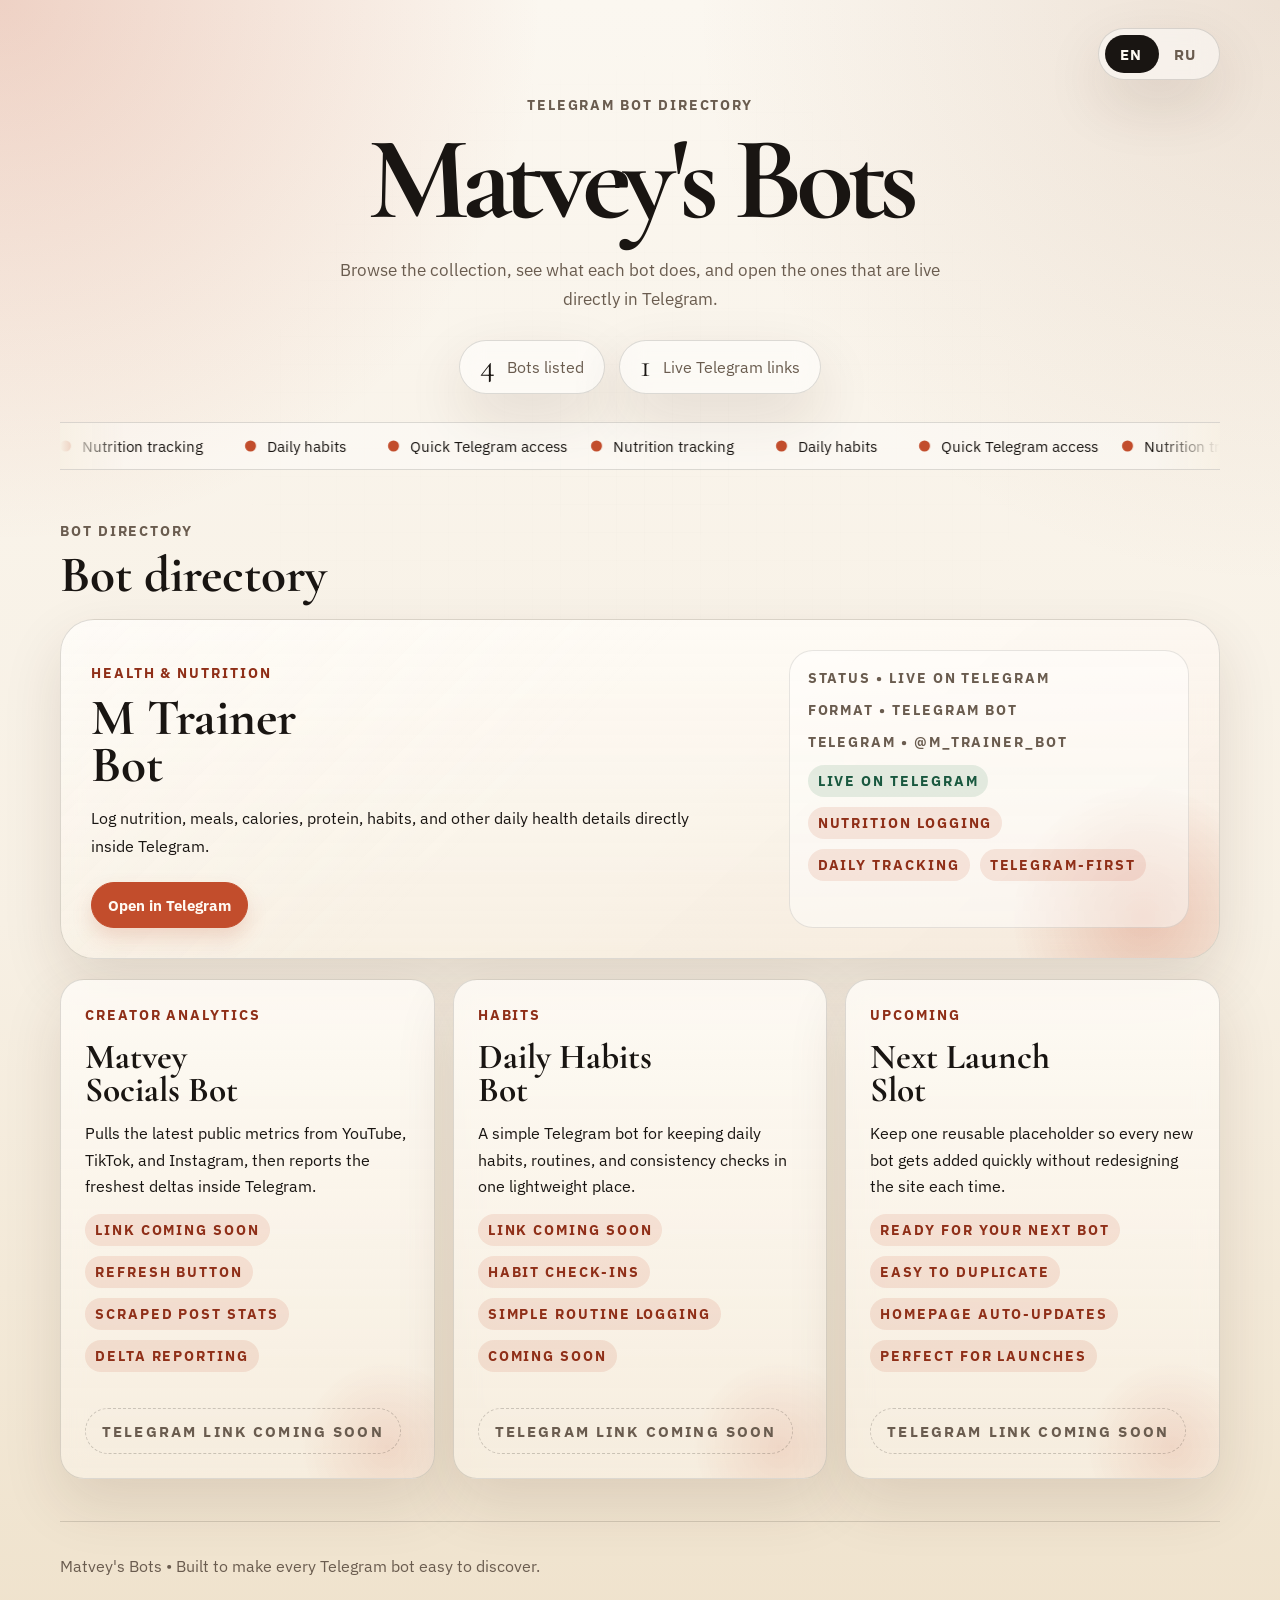
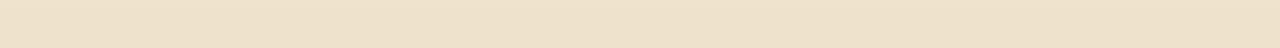
==== commit b67ff24b: "Make language toggle fully clickable" ====
--- a/bots.html
+++ b/bots.html
@@ -21,10 +21,10 @@
     <div class="page-shell">
       <header class="site-header">
         <div class="top-controls">
-          <div class="lang-toggle" id="lang-toggle" role="group" aria-label="Language toggle">
-            <button type="button" class="lang-button" data-lang="en" aria-pressed="true">EN</button>
-            <button type="button" class="lang-button" data-lang="ru" aria-pressed="false">RU</button>
-          </div>
+          <button type="button" class="lang-toggle" id="lang-toggle" aria-label="Language toggle">
+            <span class="lang-option" data-lang-label="en">EN</span>
+            <span class="lang-option" data-lang-label="ru">RU</span>
+          </button>
         </div>
 
         <div class="brand-lockup">
--- a/styles.css
+++ b/styles.css
@@ -1,12 +1,13 @@
 :root {
   --paper: #f7f0e4;
   --paper-strong: #f2e4cf;
+  --paper-soft: rgba(255, 251, 245, 0.78);
   --ink: #191512;
   --muted: #6a5c4f;
   --accent: #c24d2c;
   --accent-dark: #8f2f18;
   --line: rgba(25, 21, 18, 0.14);
-  --card: rgba(255, 251, 245, 0.78);
+  --line-strong: rgba(25, 21, 18, 0.2);
   --shadow: 0 24px 60px rgba(68, 36, 15, 0.12);
 }
 
@@ -34,10 +35,10 @@
   inset: 0;
   pointer-events: none;
   content: "";
-  opacity: 0.25;
+  opacity: 0.22;
   background-image:
-    linear-gradient(rgba(25, 21, 18, 0.05) 1px, transparent 1px),
-    linear-gradient(90deg, rgba(25, 21, 18, 0.05) 1px, transparent 1px);
+    linear-gradient(rgba(25, 21, 18, 0.04) 1px, transparent 1px),
+    linear-gradient(90deg, rgba(25, 21, 18, 0.04) 1px, transparent 1px);
   background-size: 28px 28px;
   mask-image: radial-gradient(circle at center, black, transparent 88%);
 }
@@ -57,62 +58,92 @@
 }
 
 .site-header {
-  margin-bottom: 28px;
+  margin-bottom: 32px;
 }
 
 .top-controls {
   display: flex;
   justify-content: flex-end;
-  margin-bottom: 18px;
-}
-
-.lang-toggle {
-  display: inline-flex;
-  gap: 6px;
-  padding: 6px;
-  border: 1px solid var(--line);
-  border-radius: 999px;
-  background: rgba(255, 255, 255, 0.45);
-  box-shadow: var(--shadow);
-}
-
-.lang-button,
+  margin-bottom: 16px;
+}
+
+.lang-toggle,
 .card-link,
 .repo-link {
   transition:
     transform 180ms ease,
     background-color 180ms ease,
     color 180ms ease,
-    border-color 180ms ease;
-}
-
-.lang-button {
+    border-color 180ms ease,
+    box-shadow 180ms ease;
+}
+
+.lang-toggle {
+  position: relative;
+  isolation: isolate;
+  display: grid;
+  grid-template-columns: repeat(2, minmax(0, 1fr));
+  align-items: center;
+  min-width: 122px;
+  min-height: 50px;
+  padding: 6px;
+  border: 1px solid var(--line);
+  border-radius: 999px;
+  background: rgba(255, 255, 255, 0.46);
+  backdrop-filter: blur(12px);
+  box-shadow: var(--shadow);
+  font: inherit;
+  cursor: pointer;
+}
+
+.lang-toggle::before {
+  position: absolute;
+  inset: 6px auto 6px 6px;
+  width: calc((100% - 12px) / 2);
+  content: "";
+  border-radius: 999px;
+  background: var(--ink);
+  transition: transform 180ms ease;
+  z-index: 0;
+}
+
+.lang-toggle[data-language="ru"]::before {
+  transform: translateX(100%);
+}
+
+.lang-option {
+  position: relative;
+  z-index: 1;
+  display: inline-flex;
+  align-items: center;
+  justify-content: center;
   min-height: 38px;
   padding: 0 14px;
-  border: 0;
-  border-radius: 999px;
-  background: transparent;
   color: var(--muted);
-  font: inherit;
   font-size: 0.92rem;
   font-weight: 700;
   letter-spacing: 0.08em;
   text-transform: uppercase;
-  cursor: pointer;
-}
-
-.lang-button.is-active {
+  transition: color 180ms ease;
+}
+
+.lang-toggle[data-language="en"] .lang-option[data-lang-label="en"],
+.lang-toggle[data-language="ru"] .lang-option[data-lang-label="ru"] {
   color: #fffaf3;
-  background: var(--ink);
+}
+
+.lang-toggle[data-language="en"] .lang-option[data-lang-label="ru"],
+.lang-toggle[data-language="ru"] .lang-option[data-lang-label="en"] {
+  color: var(--muted);
 }
 
 .eyebrow,
 .section-tag,
 .site-copy,
-.stat-label,
 .site-footer p,
 .meta-row,
-.telegram-handle {
+.telegram-handle,
+.stat-label {
   color: var(--muted);
 }
 
@@ -123,43 +154,44 @@
 .detail-pill,
 .empty-state,
 .telegram-handle {
-  font-size: 0.88rem;
-  letter-spacing: 0.08em;
+  font-size: 0.86rem;
+  font-weight: 700;
+  letter-spacing: 0.14em;
   text-transform: uppercase;
 }
 
 .eyebrow,
 .section-tag {
-  margin: 0 0 10px;
-  font-weight: 700;
+  margin: 0 0 12px;
 }
 
 .site-title,
+.directory-header h2,
 .featured-card h3,
-.bot-card h3,
-.directory-header h2 {
+.bot-card h3 {
   margin: 0;
   font-family: "Cormorant Garamond", serif;
-  line-height: 0.95;
+  line-height: 0.92;
 }
 
 .brand-lockup {
   display: grid;
   justify-items: center;
-  margin: 0 auto 24px;
+  margin: 0 auto 28px;
   text-align: center;
 }
 
 .site-title {
-  font-size: clamp(3.2rem, 7vw, 5.8rem);
-  letter-spacing: -0.05em;
+  max-width: 12ch;
+  font-size: clamp(3.8rem, 10vw, 7.4rem);
+  letter-spacing: -0.06em;
 }
 
 .site-copy {
   max-width: 39rem;
-  margin: 16px 0 0;
-  font-size: 1.04rem;
-  line-height: 1.75;
+  margin: 20px 0 0;
+  font-size: 1.08rem;
+  line-height: 1.7;
 }
 
 .stat-row {
@@ -167,46 +199,70 @@
   flex-wrap: wrap;
   justify-content: center;
   gap: 14px;
-  margin-top: 24px;
+  margin-top: 26px;
 }
 
 .stat-pill {
   display: inline-flex;
   align-items: center;
-  gap: 10px;
-  min-height: 52px;
-  padding: 0 16px;
+  gap: 12px;
+  min-height: 54px;
+  padding: 0 20px;
   border: 1px solid var(--line);
   border-radius: 999px;
-  background: rgba(255, 255, 255, 0.52);
+  background: rgba(255, 255, 255, 0.5);
+  backdrop-filter: blur(12px);
   box-shadow: var(--shadow);
 }
 
 .stat-value {
   font-family: "Cormorant Garamond", serif;
-  font-size: 1.9rem;
+  font-size: 2.05rem;
+  line-height: 1;
 }
 
 .ticker {
+  position: relative;
   overflow: hidden;
-  margin-top: 18px;
   border-top: 1px solid var(--line);
   border-bottom: 1px solid var(--line);
-  background: rgba(255, 255, 255, 0.36);
+  background: rgba(255, 255, 255, 0.38);
+}
+
+.ticker::before,
+.ticker::after {
+  position: absolute;
+  top: 0;
+  bottom: 0;
+  width: 64px;
+  content: "";
+  pointer-events: none;
+  z-index: 1;
+}
+
+.ticker::before {
+  left: 0;
+  background: linear-gradient(90deg, var(--paper) 0%, rgba(247, 240, 228, 0) 100%);
+}
+
+.ticker::after {
+  right: 0;
+  background: linear-gradient(270deg, var(--paper) 0%, rgba(247, 240, 228, 0) 100%);
 }
 
 .ticker-track {
   display: flex;
   width: max-content;
   white-space: nowrap;
+  will-change: transform;
   animation: ticker-scroll 22s linear infinite;
 }
 
 .ticker-group {
   display: flex;
   flex-shrink: 0;
-  gap: 36px;
-  padding: 12px 18px 12px 0;
+  gap: 42px;
+  padding: 13px 24px 13px 0;
 }
 
 .ticker-track span {
@@ -219,8 +275,8 @@
   position: absolute;
   left: 0;
   top: 50%;
-  width: 10px;
-  height: 10px;
+  width: 11px;
+  height: 11px;
   content: "";
   border-radius: 999px;
   background: var(--accent);
@@ -228,25 +284,25 @@
 }
 
 .directory-section {
-  margin-top: 42px;
+  margin-top: 52px;
 }
 
 .directory-header {
   display: flex;
-  justify-content: center;
-  margin-bottom: 22px;
-  text-align: center;
+  justify-content: flex-start;
+  margin-bottom: 20px;
+  text-align: left;
 }
 
 .directory-header h2 {
-  font-size: clamp(2.2rem, 4vw, 3.3rem);
+  font-size: clamp(2.25rem, 4vw, 3.45rem);
 }
 
 .featured-card,
 .bot-card {
   border: 1px solid var(--line);
-  background: var(--card);
-  backdrop-filter: blur(10px);
+  background: linear-gradient(180deg, rgba(255, 252, 247, 0.82), rgba(248, 240, 227, 0.72));
+  backdrop-filter: blur(12px);
   box-shadow: var(--shadow);
 }
 
@@ -254,32 +310,45 @@
   position: relative;
   overflow: hidden;
   display: grid;
-  grid-template-columns: minmax(0, 1.2fr) minmax(240px, 0.8fr);
-  gap: 20px;
+  grid-template-columns: minmax(0, 1.35fr) minmax(260px, 0.8fr);
+  gap: 22px;
   padding: 30px;
   border-radius: 34px;
-  margin-bottom: 18px;
+  margin-bottom: 20px;
+}
+
+.featured-card > * {
+  position: relative;
+  z-index: 1;
+}
+
+.featured-card::before {
+  position: absolute;
+  inset: auto -54px -88px auto;
+  width: 260px;
+  height: 260px;
+  content: "";
+  border-radius: 50%;
+  background: radial-gradient(circle, rgba(194, 77, 44, 0.25), transparent 72%);
 }
 
 .featured-card::after {
   position: absolute;
-  right: -60px;
-  bottom: -100px;
-  width: 260px;
-  height: 260px;
-  content: "";
-  border-radius: 50%;
-  background: radial-gradient(circle, rgba(194, 77, 44, 0.25), transparent 72%);
+  inset: 0;
+  content: "";
+  background:
+    linear-gradient(135deg, rgba(255, 255, 255, 0.18), transparent 42%),
+    linear-gradient(315deg, rgba(194, 77, 44, 0.04), transparent 48%);
 }
 
 .featured-card h3 {
   max-width: 11ch;
-  font-size: clamp(2.3rem, 4vw, 3.8rem);
+  font-size: clamp(2.3rem, 4vw, 3.9rem);
 }
 
 .summary {
   margin: 16px 0 0;
-  max-width: 58ch;
+  max-width: 60ch;
   line-height: 1.72;
 }
 
@@ -287,11 +356,20 @@
   display: grid;
   align-content: start;
   gap: 14px;
+  padding: 18px;
+  border: 1px solid rgba(25, 21, 18, 0.1);
+  border-radius: 24px;
+  background: rgba(255, 255, 255, 0.46);
 }
 
 .kicker,
 .detail-pill {
   color: var(--accent-dark);
+}
+
+.meta-row,
+.telegram-handle {
+  margin: 0;
 }
 
 .detail-pills {
@@ -326,26 +404,47 @@
 }
 
 .bot-card {
+  position: relative;
+  overflow: hidden;
   display: grid;
   gap: 14px;
+  align-content: start;
+  min-height: 100%;
   padding: 24px;
   border-radius: 24px;
 }
 
+.bot-card::before {
+  position: absolute;
+  inset: auto -38px -54px auto;
+  width: 170px;
+  height: 170px;
+  content: "";
+  border-radius: 50%;
+  background: radial-gradient(circle, rgba(194, 77, 44, 0.14), transparent 72%);
+  pointer-events: none;
+}
+
+.bot-card > * {
+  position: relative;
+  z-index: 1;
+}
+
 .bot-card h3 {
-  font-size: 2rem;
+  max-width: 12ch;
+  font-size: 2.2rem;
 }
 
 .bot-card p {
   margin: 0;
-  line-height: 1.65;
+  line-height: 1.66;
 }
 
 .card-actions {
   display: flex;
   flex-wrap: wrap;
   gap: 12px;
-  margin-top: 24px;
+  margin-top: 22px;
 }
 
 .card-link,
@@ -366,23 +465,29 @@
   color: #fffaf3;
   background: var(--accent);
   border: 1px solid var(--accent);
+  box-shadow: 0 10px 20px rgba(194, 77, 44, 0.18);
 }
 
 .repo-link {
   color: var(--ink);
+  border: 1px solid var(--line-strong);
   background: transparent;
-  border: 1px solid var(--ink);
 }
 
 .empty-state {
   color: var(--muted);
-  border: 1px dashed var(--line);
-}
-
-.lang-button:hover,
+  border: 1px dashed var(--line-strong);
+}
+
+.lang-toggle:hover,
 .card-link:hover,
 .repo-link:hover {
   transform: translateY(-2px);
+}
+
+.lang-toggle:focus-visible {
+  outline: 2px solid rgba(194, 77, 44, 0.7);
+  outline-offset: 4px;
 }
 
 .card-link:hover {
@@ -402,7 +507,7 @@
   }
 
   to {
-    transform: translateX(-50%);
+    transform: translateX(-33.333%);
   }
 }
 
@@ -436,7 +541,6 @@
     width: 100%;
   }
 
-  .lang-toggle,
   .stat-row,
   .card-actions {
     flex-direction: column;
@@ -446,170 +550,8 @@
   .bot-card {
     padding: 22px;
   }
-}
-
-.summary {
-  margin: 16px 0 0;
-  max-width: 58ch;
-  line-height: 1.72;
-}
-
-.featured-side {
-  display: grid;
-  align-content: start;
-  gap: 14px;
-}
-
-.detail-pills {
-  display: flex;
-  flex-wrap: wrap;
-  gap: 10px;
-}
-
-.detail-pill {
-  display: inline-flex;
-  align-items: center;
-  min-height: 32px;
-  padding: 0 10px;
-  border-radius: 999px;
-  background: rgba(194, 77, 44, 0.12);
-}
-
-.telegram-handle {
-  margin: 0;
-}
-
-.bot-grid,
-.steps-grid {
-  display: grid;
-  grid-template-columns: repeat(3, minmax(0, 1fr));
-  gap: 18px;
-}
-
-.bot-card,
-.step-card {
-  padding: 24px;
-  border-radius: 24px;
-}
-
-.bot-card {
-  display: grid;
-  gap: 14px;
-}
-
-.bot-card h3 {
-  font-size: 2rem;
-}
-
-.bot-card p {
-  margin: 0;
-  line-height: 1.65;
-}
-
-.step-number {
-  display: inline-flex;
-  align-items: center;
-  justify-content: center;
-  width: 54px;
-  height: 54px;
-  border-radius: 16px;
-  font-family: "Newsreader", serif;
-  font-size: 1.8rem;
-  color: var(--accent-dark);
-  background: rgba(194, 77, 44, 0.12);
-}
-
-.step-card h3 {
-  margin-top: 18px;
-  font-size: 1.8rem;
-}
-
-.step-card p {
-  margin-bottom: 0;
-  line-height: 1.65;
-}
-
-.status-ready {
-  color: #19583f;
-  background: rgba(68, 139, 96, 0.14);
-}
-
-.status-soon {
-  color: #8f2f18;
-  background: rgba(194, 77, 44, 0.12);
-}
-
-.empty-state {
-  display: inline-flex;
-  align-items: center;
-  justify-content: center;
-  min-height: 46px;
-  padding: 0 16px;
-  color: var(--muted);
-  border: 1px dashed var(--line);
-  border-radius: 999px;
-}
-
-.site-footer {
-  margin-top: 42px;
-  padding-top: 18px;
-  border-top: 1px solid var(--line);
-}
-
-@keyframes ticker-scroll {
-  from {
-    transform: translateX(0);
-  }
-  to {
-    transform: translateX(-50%);
-  }
-}
-
-@media (max-width: 980px) {
-  .featured-card,
-  .bot-grid,
-  .steps-grid {
-    grid-template-columns: 1fr;
-  }
-
-  .directory-header {
-    align-items: start;
-    flex-direction: column;
-  }
-
-  .directory-copy {
-    text-align: left;
-  }
-
-  .featured-card h3,
-  .site-title {
-    max-width: none;
-  }
-}
-
-@media (max-width: 640px) {
-  .page-shell {
-    width: min(100% - 20px, 1160px);
-    padding-top: 20px;
-  }
-
-  .featured-card,
-  .bot-card,
-  .step-card {
-    padding: 22px;
-  }
-
-  .card-actions,
-  .section-actions,
-  .stat-row {
-    flex-direction: column;
-  }
-
-  .button,
-  .card-link,
-  .repo-link,
-  .empty-state,
-  .stat-pill {
-    width: 100%;
-  }
-}
+
+  .ticker-group {
+    gap: 28px;
+  }
+}
